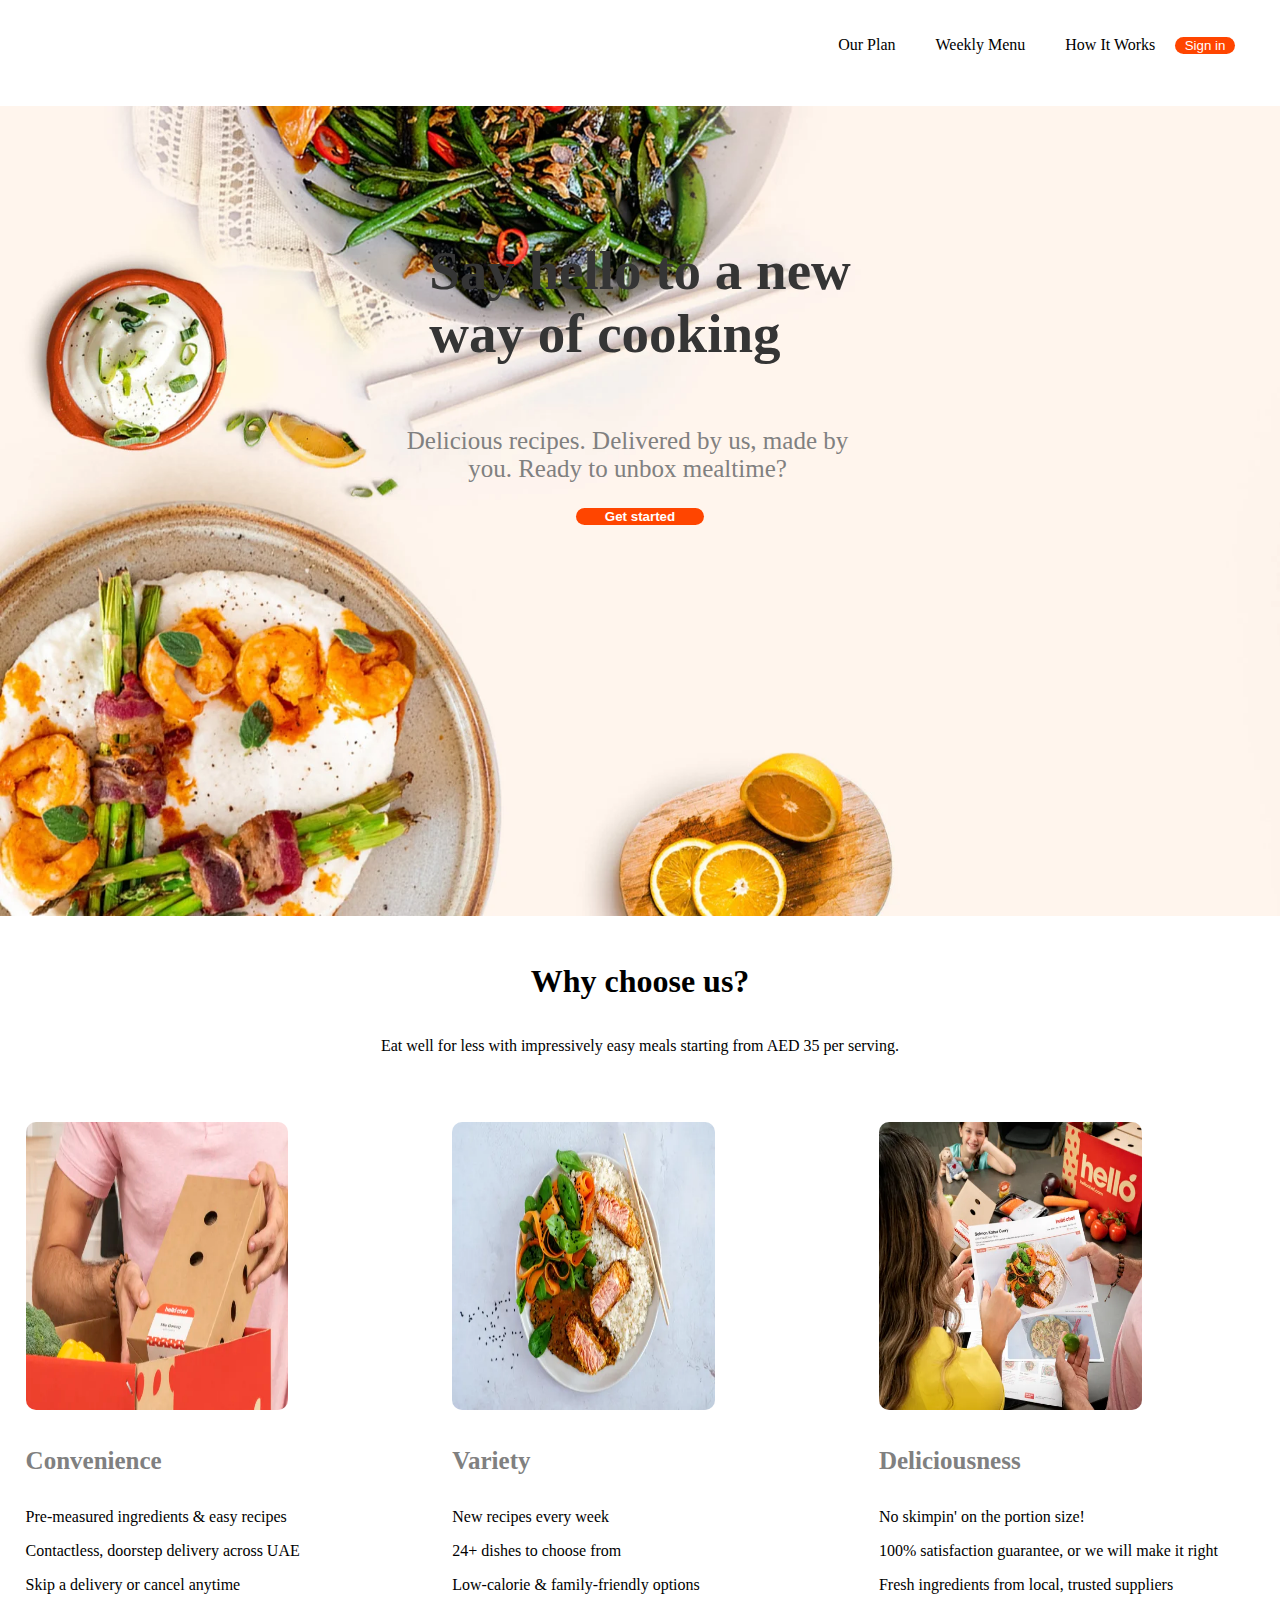
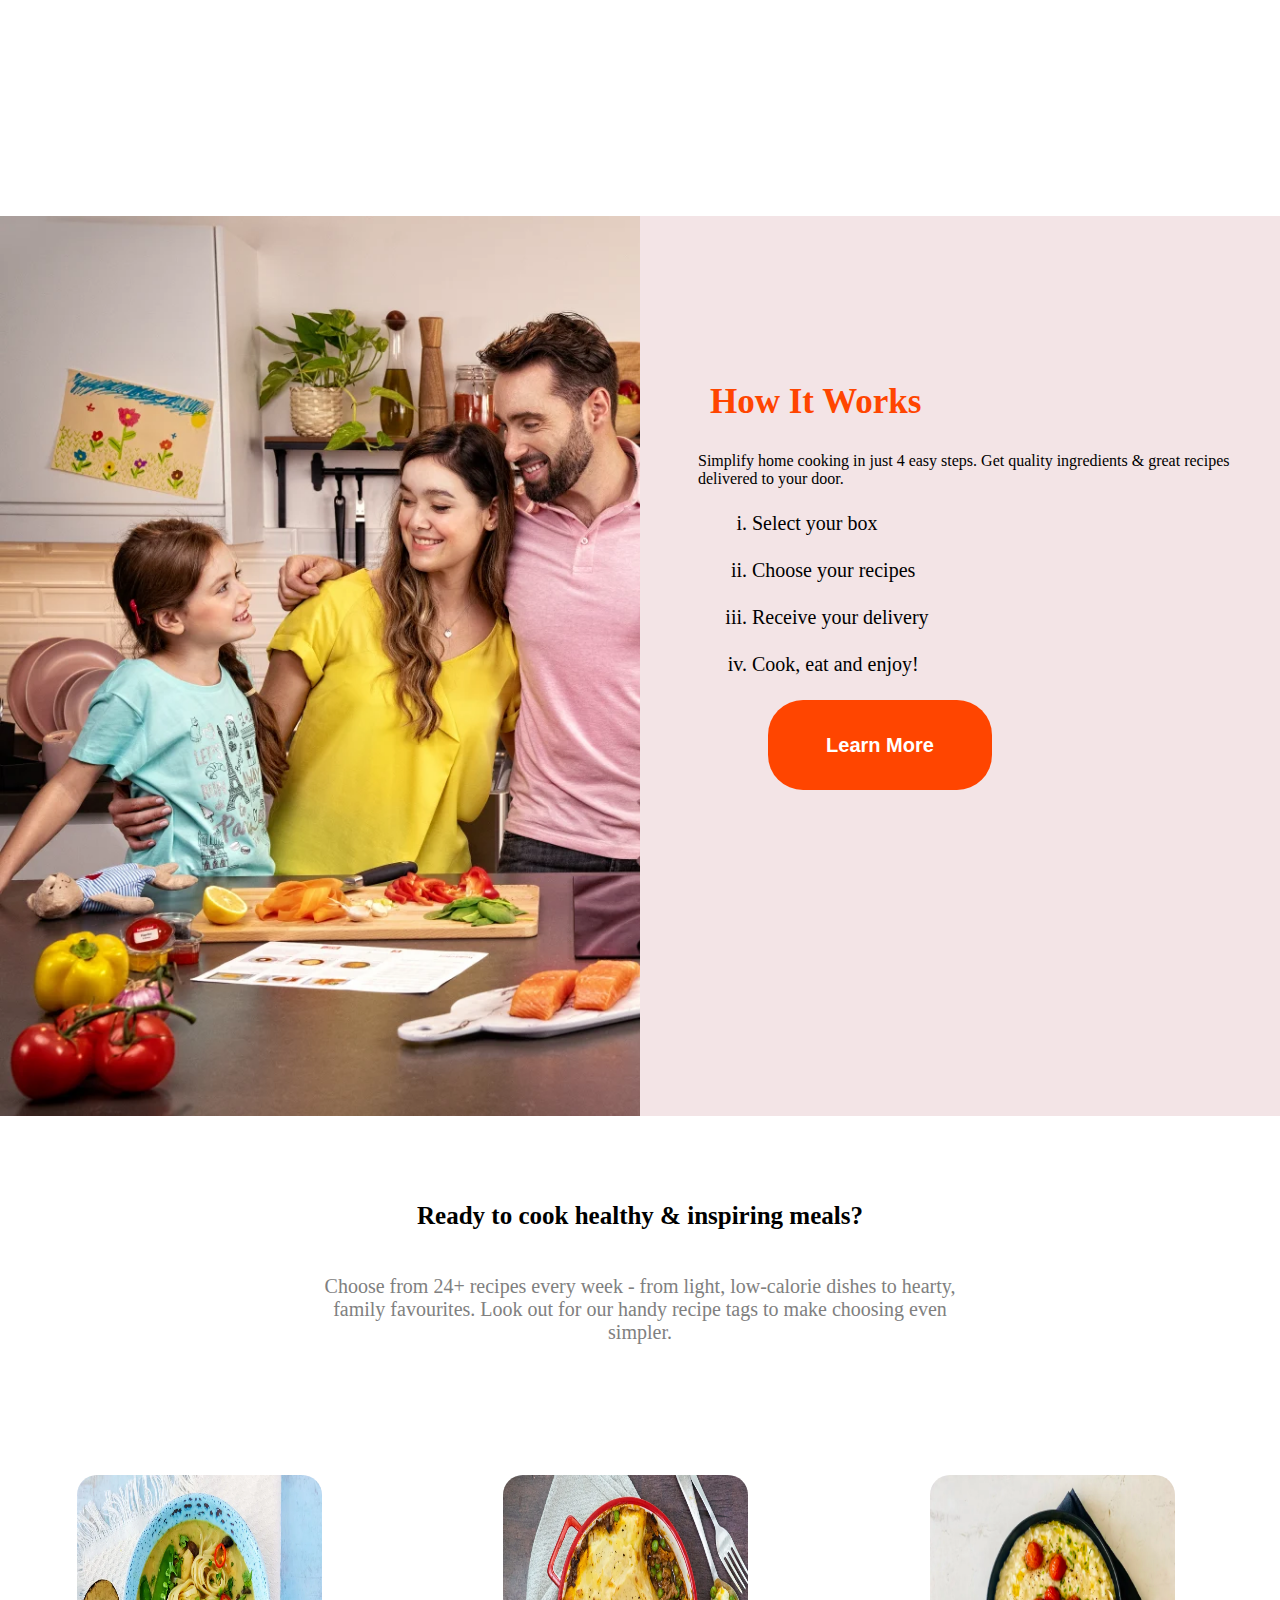
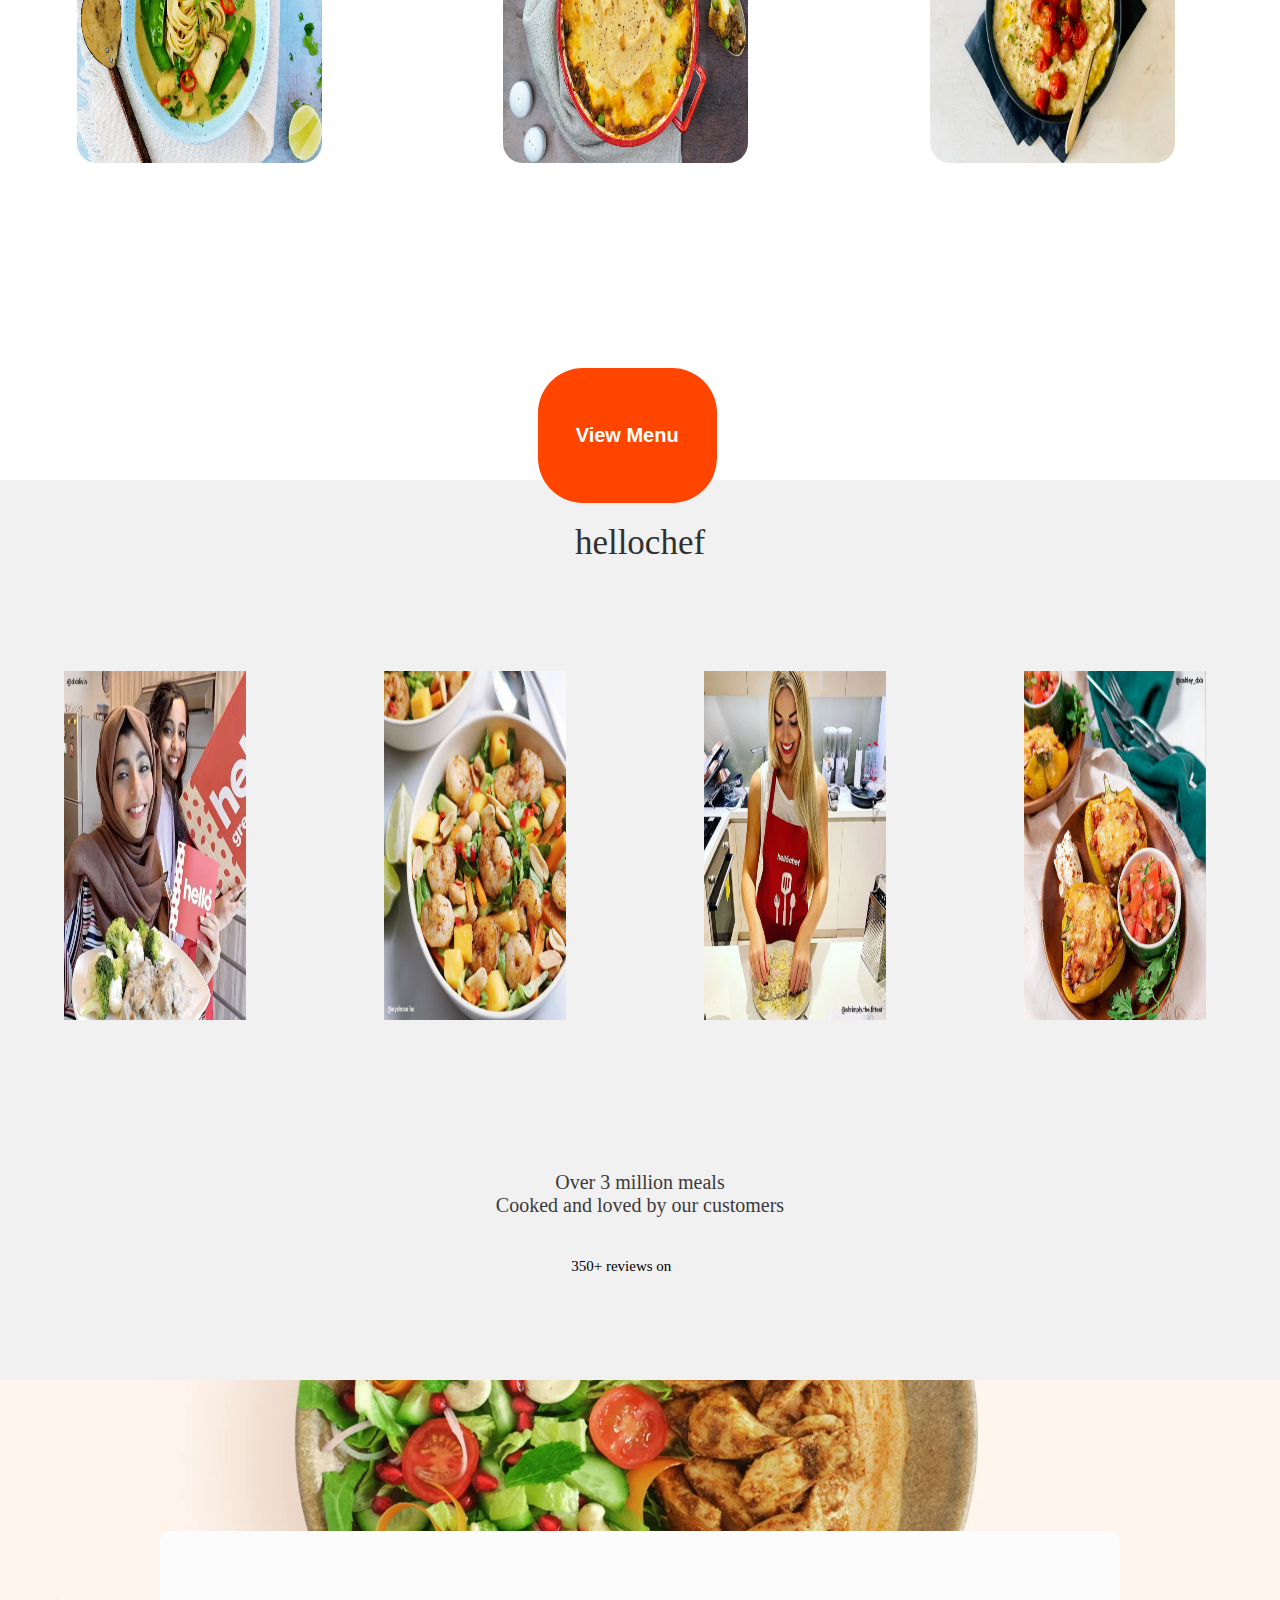
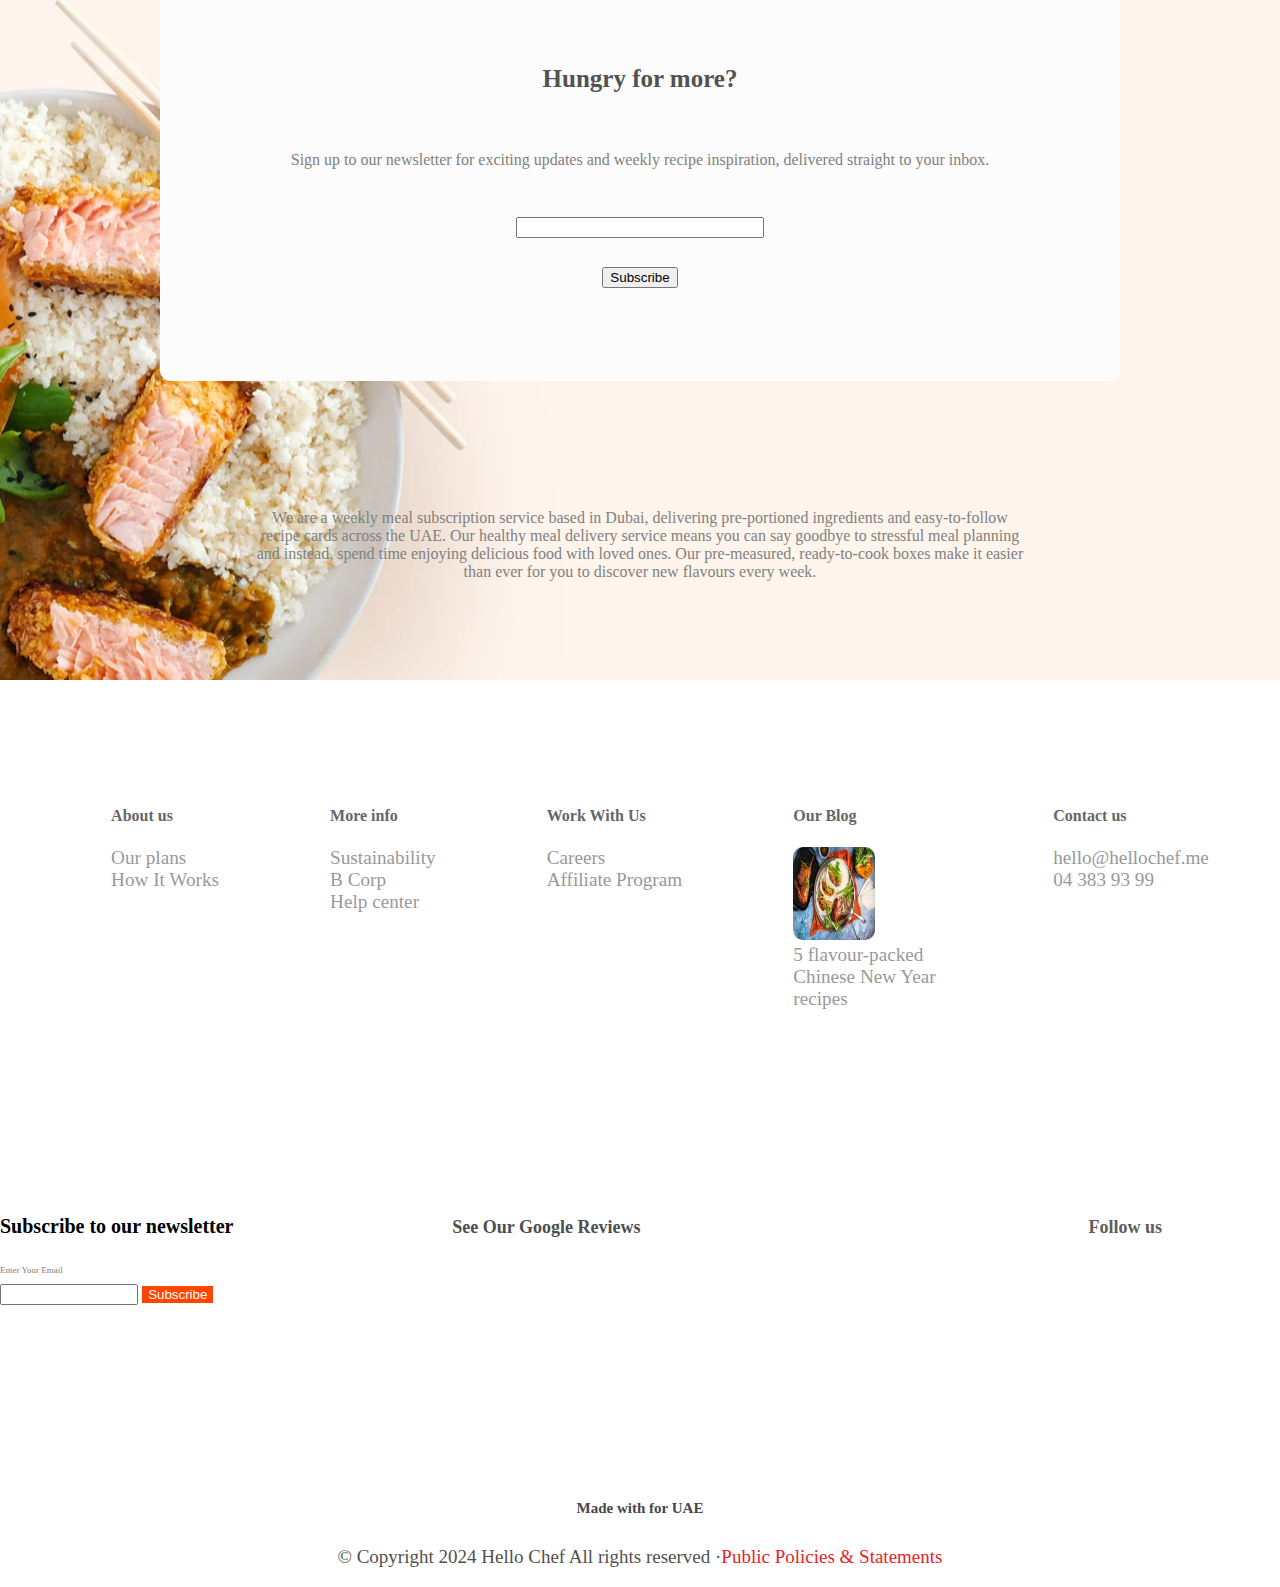
==== index2.html @ e77bb53b "first commit" ====
<!DOCTYPE html>
<html lang="en">
<head>
    <meta charset="UTF-8">
    <meta name="viewport" content="width=device-width, initial-scale=1.0">
    <link rel="stylesheet" href="css/style2.css">
    <title>Hello chef</title>
</head>
<body>
    
    <div class="page1">

        <div class="navbar">
            
            <ul class="nav">
                <li class="lists">Our Plan</li>
                <li class="lists">Weekly Menu</li>
                <li class="lists">How It Works</li>
                <button class="button">Sign in</button>
            </ul>
            
            
                
            <div class="text">
                <h1>Say hello to a new <br> 
                way of cooking</h1>
                <p >Delicious recipes. Delivered by us, made by <br> you. Ready to unbox mealtime?</p>
                <button class="button1">Get started</button>
            </div>

        </div>
    </div>

<div class="page2">
    <div class="top">
        <h1>Why choose us?</h1>
        <p>Eat well for less with impressively easy meals starting from AED 35 per serving.</p>
    </div>
    <div class="chini">
        <div class="chini1">
            <img src="/images/box_over.webp" alt="">
            <h4>Convenience</h4>
            <p>Pre-measured ingredients & easy recipes</p>
            <p>Contactless, doorstep delivery across UAE</p>
            <p>Skip a delivery or cancel anytime</p>
        </div>
        
        <div class="chini2">
            <img src="/images/salmon_katsu.webp" alt="">
            <h4>Variety</h4>
            <p>New recipes every week</p>
            <p>24+ dishes to choose from</p>
            <p>Low-calorie & family-friendly options</p>
        </div>

        <div class="chini3">
            <img src="/images/variety-hi.webp" alt="">
            <h4>Deliciousness</h4>
            <p>No skimpin' on the portion size!</p>
            <p>100% satisfaction guarantee, or we will make it right</p>
            <p>Fresh ingredients from local, trusted suppliers</p>

        </div>
    </div>
</div>

<div class="page3">
        <div class="right"></div>
        <div class="left">
            
            
            <ul class="bar">
                <h4>How It Works</h4>   
                <p>Simplify home cooking in just 4 easy steps. Get quality ingredients & great recipes delivered to your door.</p>   
                <li class="format">Select your box</li>
                <li class="format">Choose your recipes</li>
                <li class="format">Receive your delivery</li>
                <li class="format">Cook, eat and enjoy!</li>
            </ul>
            <button class="button">Learn More</button>
        </div>
</div>

<div class="page4">
    
    <div class="juu">
        <h3>Ready to cook healthy & inspiring meals?</h3>
        <p>Choose from 24+ recipes every week - from light, low-calorie dishes to hearty, <br> family favourites. Look out for our handy recipe tags to make choosing even <br> simpler.</p>
    </div>
    <div class="bottom">
        <div class="bottom1">
            <img src="/images/vegan.webp" alt="">
        </div>

        <div class="bottom2">
            <img src="/images/weekly_classic.webp" alt="">
        </div>

        <div class="bottom3">
            <img src="/images/Vegetarian.webp" alt="">
        </div>
</div>
        <div class="button"> <button>View Menu</button></div>
        
</div>

<div class="page5">
    <div class="up">
        <h2>hellochef</h2>
    </div>
    <div class="down">
        <div class="down1">
            <img src="/images/dxblivin-credit.webp" alt="">
        </div>

        <div class="down2">
            <img src="/images/ayshasaiha.webp" alt="">
        </div>

        <div class="down3">
            <img src="/images/shrimply.webp" alt="">
        </div>

        <div class="down4">
            <img src="/images/ashley_dxb.webp" alt="">
        </div>
    </div>

    <div class="content">
        <h4>Over 3 million meals <br> Cooked and loved by our customers</h4>
        <p>350+ reviews on</p>
    </div>
    
</div>

<div class="page6">
    <div class="ndani">
        <h5>Hungry for more?</h5>
        <p>Sign up to our newsletter for exciting updates and weekly recipe inspiration, delivered straight to your inbox.</p>
        <input type="text">
        <button>Subscribe</button>
    </div>
    <p class="text">We are a weekly meal subscription service based in Dubai, delivering pre-portioned ingredients and easy-to-follow<br>recipe cards across the UAE. Our healthy meal delivery service means you can say goodbye to stressful meal planning <br> and instead, spend time enjoying delicious food with loved ones. Our pre-measured, ready-to-cook boxes make it easier <br> than ever for you to discover new flavours every week.</p>

</div>
    

<div class="page7">
    <div class="high"></div>
    <div class="low">
        <ul class="low1">
            <h4>About us</h4>
            <li>Our plans</li>
            <li>How It Works</li>
        </ul>

        <ul class="low2">
            <h4>More info</h4>
            <li>Sustainability</li>
            <li>B Corp</li>
            <li>Help center</li>
        </ul>

        <ul class="low3">
            <h4>Work With Us</h4>
            <li>Careers</li>
            <li>Affiliate Program</li>
        </ul>

        <ul class="low4">
            <h4>Our Blog</h4>
            <img src="/images/GOURMET-Peking-style-Roasted-Duck-and-Pancakes-with-Veggies-and-Hoisin-Sauce-1-1.webp" alt="">
            <li >5 flavour-packed</li>
            <li>Chinese New Year</li>
            <li>recipes</li>
        </ul>

        <ul class="low5">
            <h4>Contact us</h4>
            <li>hello@hellochef.me</li>
            <li>04 383 93 99</li>
        </ul>
    </div>

    <div class="hearty">
        <div class="herty1">
            <h4>Subscribe to our newsletter</h4>
            <p>Enter Your Email</p>
            <input type="text">
            <button>Subscribe</button>
        </div>
    <div class="hearty2">
        <h5>See Our Google Reviews</h5>
    </div>
    <div class="hearty3">
        <h6>Follow us</h6>
    </div>
    </div>

    <div class="description">
        <h1>Made with for UAE</h1>
        <p>© Copyright 2024 Hello Chef All rights reserved ·<a href>Public Policies & Statements</a>  </p>
    </div>

</div>
        

        
            
            

        
</body>
</html>
---- css/style2.css ----
body{
    padding: 0;
    margin: 0;
}

.page1{
    height: 100vh;
    width: 100%;
    background-image: url(/images/banner.webp);
    background-size: cover;
    justify-content: center;
    flex-direction: column;
    align-items: center;
}

.navbar{
    height: 10%;
    width: 100%;
    background-color: white;
    justify-content: flex-end;
    flex-direction: row;
}

.nav button{
    height: 55%;
    width: 5%;
    display: flex;
    justify-content: center;
    align-items: center;
    background-color: orangered;
    border: none;
    border-radius: 20px;
    color: white;
}


.nav{
    display: flex;
    justify-content: flex-end;
    margin-right: 45px;
    align-items: center;
    list-style: none;
}
.lists{
    margin: 20px;
}





.text {
    display: flex;
    justify-content: center;
    align-items: center;
    flex-direction: column;
    margin-top: 10%;
    margin: none;
    
}

.text h1{
    font-size: 55px;
    font-weight: 900;
    color: rgb(53, 53, 53);
}

.text button{
    height: 95%;
    width: 10%;
    background-color: orangered;
    color: white;
    font-weight: 900;
    border: none;
    border-radius: 20px;
}
.text p{
    font-size: 25px;
    color: gray;
    margin-right: 25px;
    text-align: center;
}

.page2{
    height: 100vh;
    width: 100%;
}

.top{
    height: 20%;
    width: 100%;
    display: flex;
    justify-content: center;
    align-items: center;
    flex-direction: column;
}

.chini{
    height: 80%;
    width: 100%;
    display: flex;
    justify-content: space-evenly;
}
.chini1 h4{
    font-weight: 800;
    color: gray;
    font-size: 25px;
}


.chini1, .chini2, .chini3{
    height: 100%;
    width: 30%;
    margin-left: 9%;
    margin: 2%;
}

.chini1 img, .chini2 img, .chini3 img{
    height: 40%;
    width: 70%;
    border-radius: 10px;
}

.chini2 h4{
    font-size: 25px;
    font-weight: 800;
    color: grey;
}

.chini3 h4{
    font-size: 25px;
    font-weight: 800;
    color: grey;
}

.page3{
    height: 100vh;
    width: 100%;
    background-color: pink;
    display: flex;
}

.right{
    height: 100%;
    width: 55%;
    background-image: url(/images/Family_cooking.webp);
    background-size: cover;
}

.left{
    height: 100%;
    width: 55%;
    background-color: rgb(243, 228, 230);
    flex-direction: column;
    margin-bottom: 35%;
}


.bar{
    flex-direction: column;
    margin-top: 26%;
}
.left h4{
    font-size: 35px;
    font-weight: 900;
    color: orangered;
    margin-left: 20%;
    margin: 5%;
}

.left p{
    margin-left: 9%;
    font-size: 16px;
    font-weight: lighter;
    margin-bottom: 10%;
    margin: 3%;
    /* margin-right: 25%; */
}

.format{
    list-style-type: lower-roman;
    font-size: 20px;
    justify-content: space-evenly;
    margin: 4%;
    margin-left: 12%;
}

.left button{
    height: 10%;
    width: 35%;
    display: flex;
    justify-content: center;
    align-items: center;
    margin-left: 20%;
    background-color: orangered;
    border-radius: 35px;
    border: none;
    color: white;
    font-size: 20px;
    font-weight: 900;
}

.left button:hover{
    background-color: blue;
}
.bar h4:hover{
    text-decoration: underline;
    color: aqua;
}

.page4{
    height: 100vh;
    width: 100%;
}


.juu{
    height: 20%;
    width: 100%;
    display: flex;
    justify-content: center;
    align-items: center;
    flex-direction: column;
    margin-top: 5%;
}

.juu h3{
    font-size: 25px;
    font-weight: 800;
}

.juu p{
    font-size: 20px;
    color: gray;
    font-weight: lighter;
    text-align: center;
}

.bottom{
    height: 80%;
    width: 100%;
    display: flex;
    justify-content: space-evenly;
}


.bottom1, .bottom2, .bottom3{
    height: 100%;
    width: 30%;
    margin-top: 9%;
    margin-left: 6%;
}

.bottom1 img, .bottom2 img, .bottom3 img{
    height: 40%;
    width: 70%;
    border-radius: 20px;
}

.button{
    height: 30%;
    width: 70%;
    display: flex;
    justify-content: center;
    align-items: center;
}

.button button{
    height: 50%;
    width: 20%;
    margin-left: 40%;
    margin-bottom: 40%;
    border-radius: 45px;
    border: none;
    background-color: orangered;
    color: white;
    font-weight: 800;
    font-size: 20px;
}


.page5{
    height: 100vh;
    width: 100%;
    background-color: rgb(241, 241, 241);
    display: flex;
    justify-content: center;
    flex-direction: column;
    align-items: center;
}


.up{
    height: 20%;
    width: 100%;
    /* background-color: blue; */
    display: flex;
    justify-content: center;
    align-items: center;
    flex-direction: column;
}

.up h2{
    font-size: 35px;
    color: rgb(48, 48, 48);
    font-weight: lighter;
}

.down{
    height: 85%;
    width: 100%;
    display: flex;
    /* justify-content: space-evenly;  */
    /* margin: 3%; */
}

.down1, .down2, .down3, .down4{
    height: 100%;
    width: 35%;
    /* margin-left: 5%; */
    margin: 5%;
}

.down1 img, .down2 img, .down3 img, .down4 img{
    height: 65%;
    width: 95%;
}

.jina{
    height: 45%;
    width: 100%;
    background-color: aqua;
    display: flex;
    justify-content: center;
}

.content{
    display: flex;
    justify-content: center;
    align-items: center;
    flex-direction: column;
    margin-bottom: 7%;
}

.content h4{
    font-size: 20px;
    font-weight: 400;
    color: rgb(59, 58, 58);
    text-align: center;
}

.content p{
    font-size: 15px;
    margin-right: 25%;
    text-align: center;
    margin-left: 12%;
}

.page6{
    height: 100vh;
    width: 100%;
    background-image: url(/images/subscribe.webp);
    background-size: cover;
    display: flex;
    justify-content: center;
    align-items: center;
    flex-direction: column;
}

.page6 p{
    text-align: center;
    color: gray;
    margin-bottom: 5%;

}

.ndani{
    height: 50%;
    width: 75%;
    background-color: rgb(253, 252, 252);
    display: flex;
    justify-content: center;
    align-items: center;
    flex-direction: column;
    border-radius: 10px;
    margin-top: 9%;
    
}

.ndani h5{
    font-size: 25px;
    color: rgb(83, 82, 82);
    font-weight: 700;
}


.ndani input{
    /* height: 100%; */
    width: 25%;
    margin-bottom: 3%;
    display: flex;
}



.page6 text{
    display: flex;
    justify-content: center;
    align-items: center;
    flex-direction: column;
    color: rgba(128, 128, 128, 0.667);
}

.page7{
    height: 100vh;
    width: 100%;
    /* display: flex; */
    /* justify-content: center; */
    /* align-items: center; */
}

.high{
    height: 10%;
    width: 100%;
}

.low{
    height: 45%;
    width: 100%;
    display: flex;
    margin-right: 10%;
    justify-content: space-evenly;
    
}


.low1 li, .low2 li, .low3 li, .low4 li, .low5 li{
    color: rgb(153, 153, 153);
    list-style: none;
    font-size: larger;
    
}

.low1 h4, .low2 h4, .low3 h4, .low4 h4, .low5 h4{
    color: rgb(103, 102, 102);
}


.low4 img{
    height: 25%;
    width: 55%;
    border-radius: 10px;
}

.hearty{
    height: 35%;
    width: 100%;
    display: flex;
    align-items: baseline;
}

.hearty1{
    margin-left: 15%;
    display: flex;
    height: 45%;
}

.hearty h4{
    font-size: 20px;
}

.hearty input{
    height: 100%;
    width: 50%;
    border: light;
}

.hearty button{
    background-color: orangered;
    color: white;
    border: none;
    margin-right: 16%;
    /* width: 20%; */
    
}


.hearty p{
   font-size: 9px;
   color: grey; 
}

.hearty1 input{
    height: 35%;
    width: 30%;
}


.hearty2{
    margin-left: 15%;
}

.hearty2 h5{
    font-size: large;
    color: rgb(78, 78, 78);
}

.hearty3{
    margin-left: 35%;
}

.hearty3 h6{
    font-size: large;
    margin-bottom: 8%;
    color: rgb(94, 92, 92);
    align-items: baseline;
}

    


.description{
    display: flex;
    justify-content: center;
    align-items: center;
    flex-direction: column;
}

.description h1{
    font-size: 15px;
    color: rgb(71, 71, 71);
    font-weight: 900;
}

.description p{
    font-size: 19px;
    color: rgb(81, 81, 81);
}

.description a{
    text-decoration: none;
    color: rgb(230, 36, 36);
}

.description a:hover{
    color: rgb(222, 35, 35);
    text-decoration: underline;
}
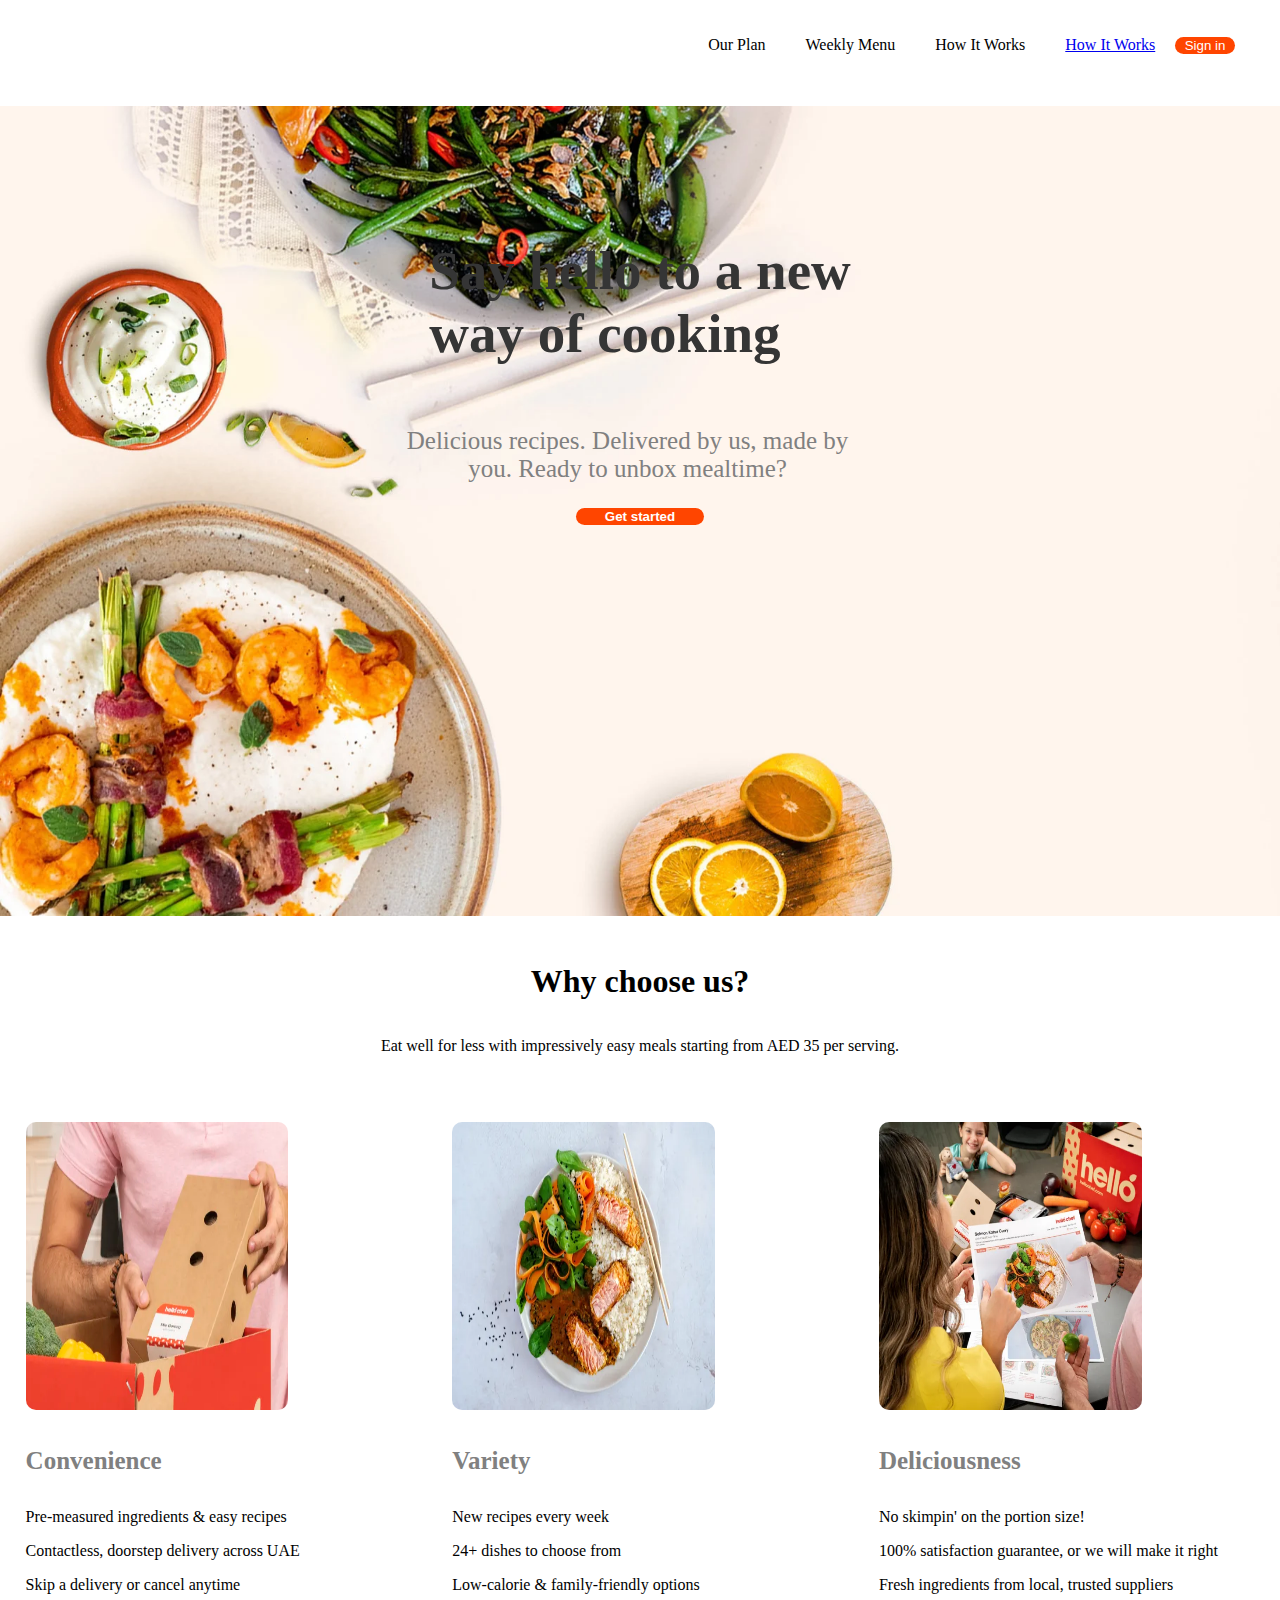
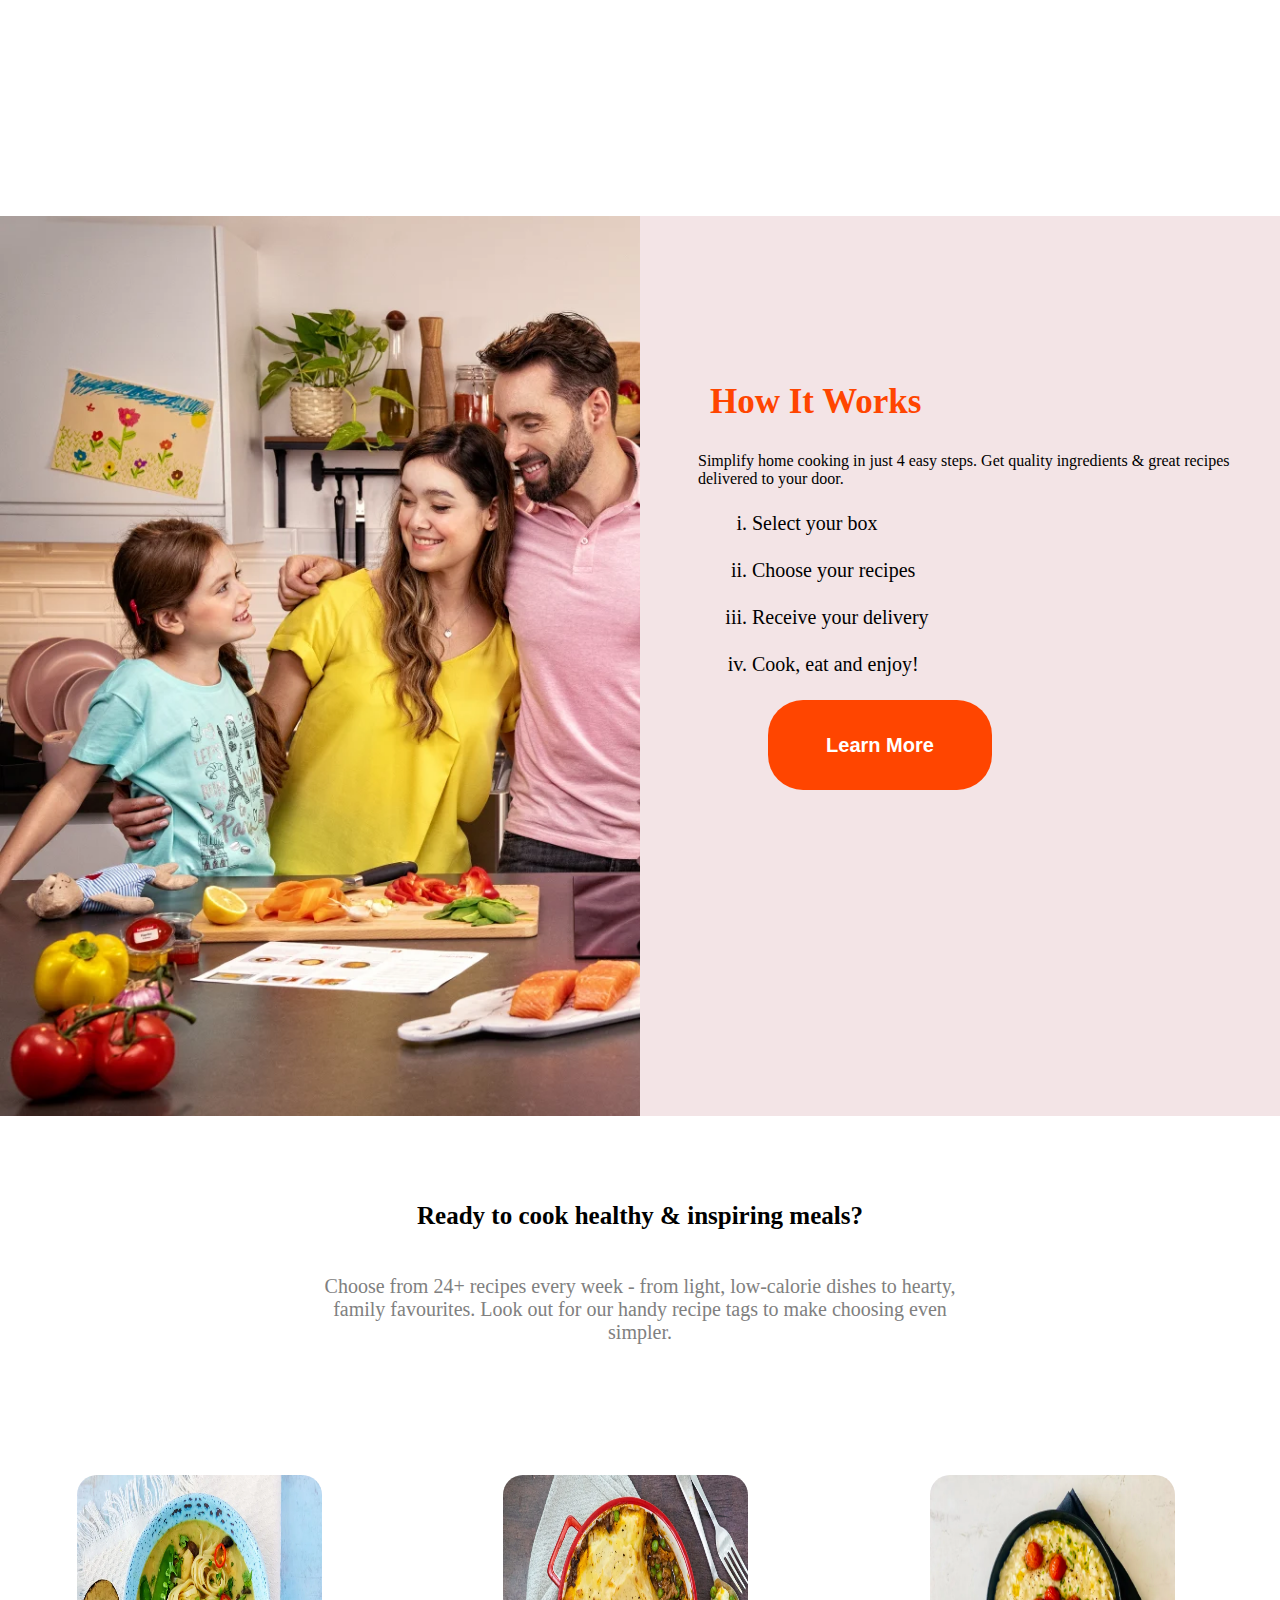
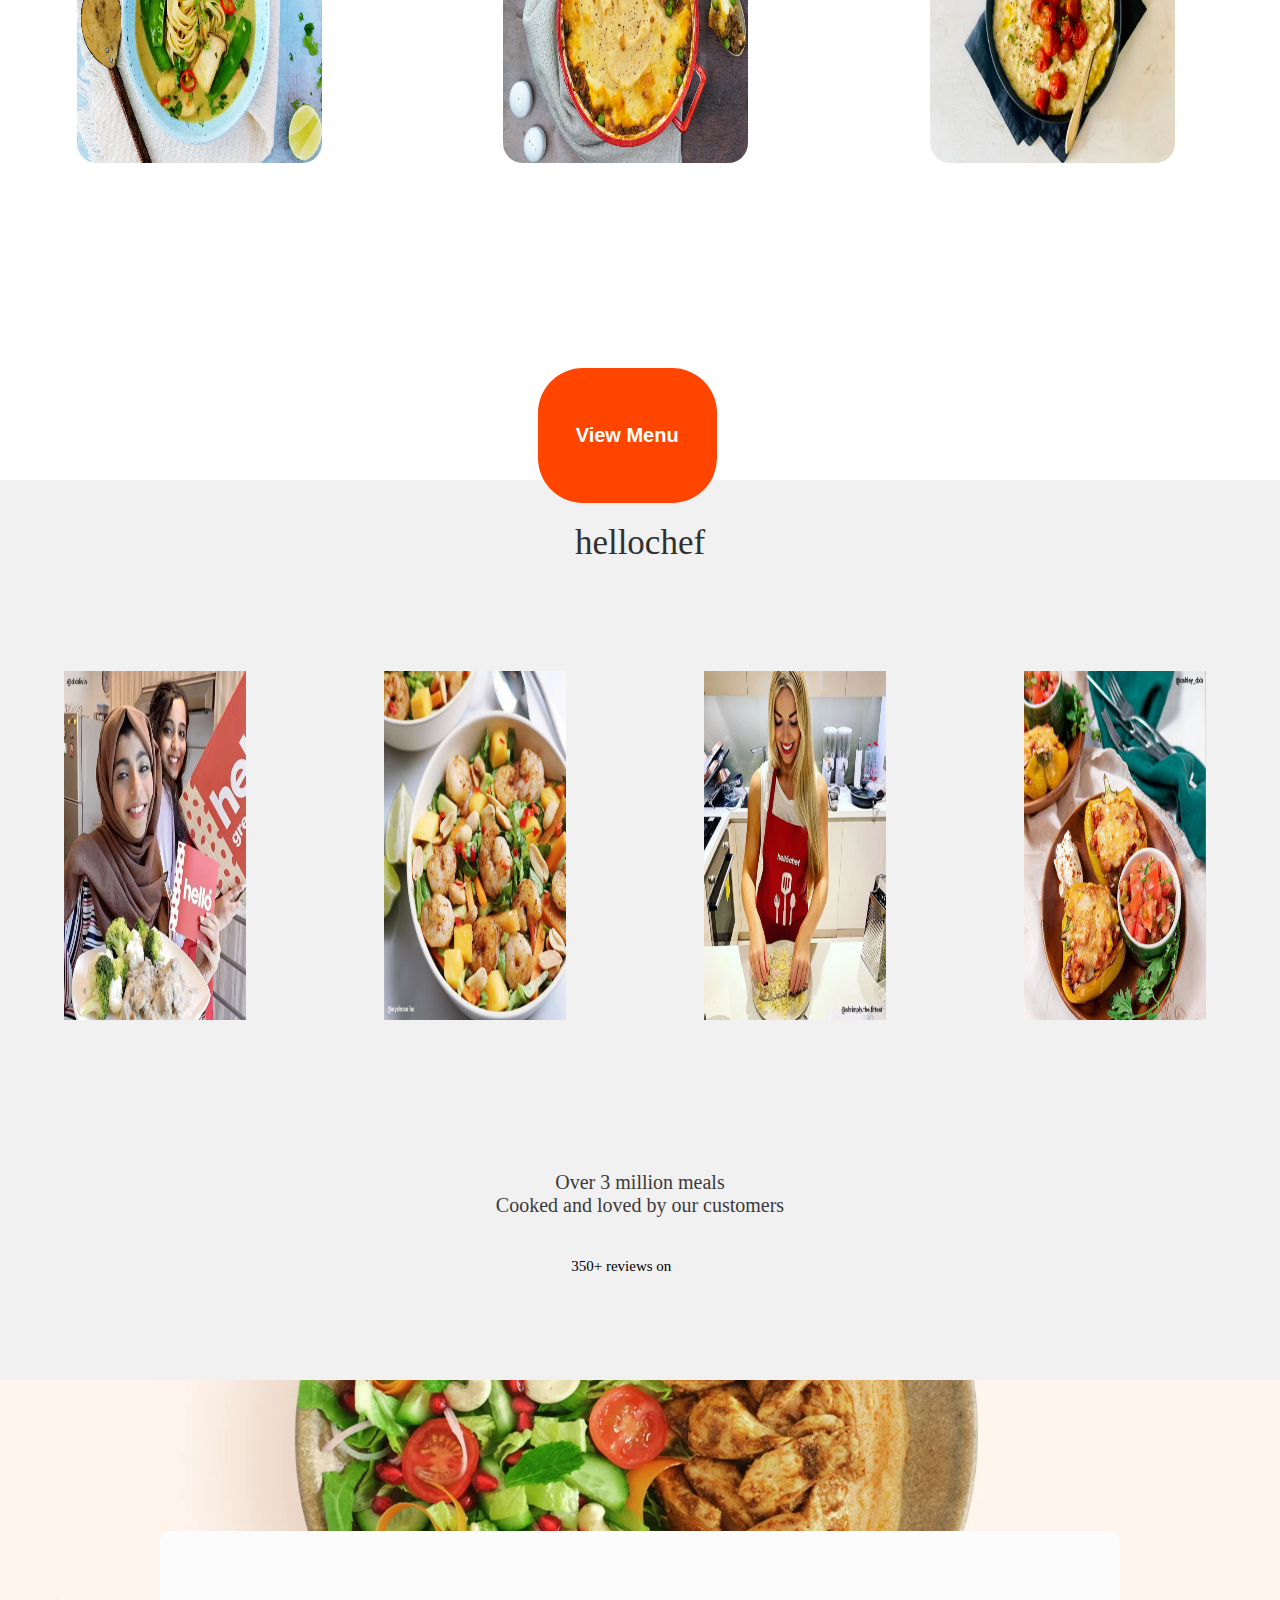
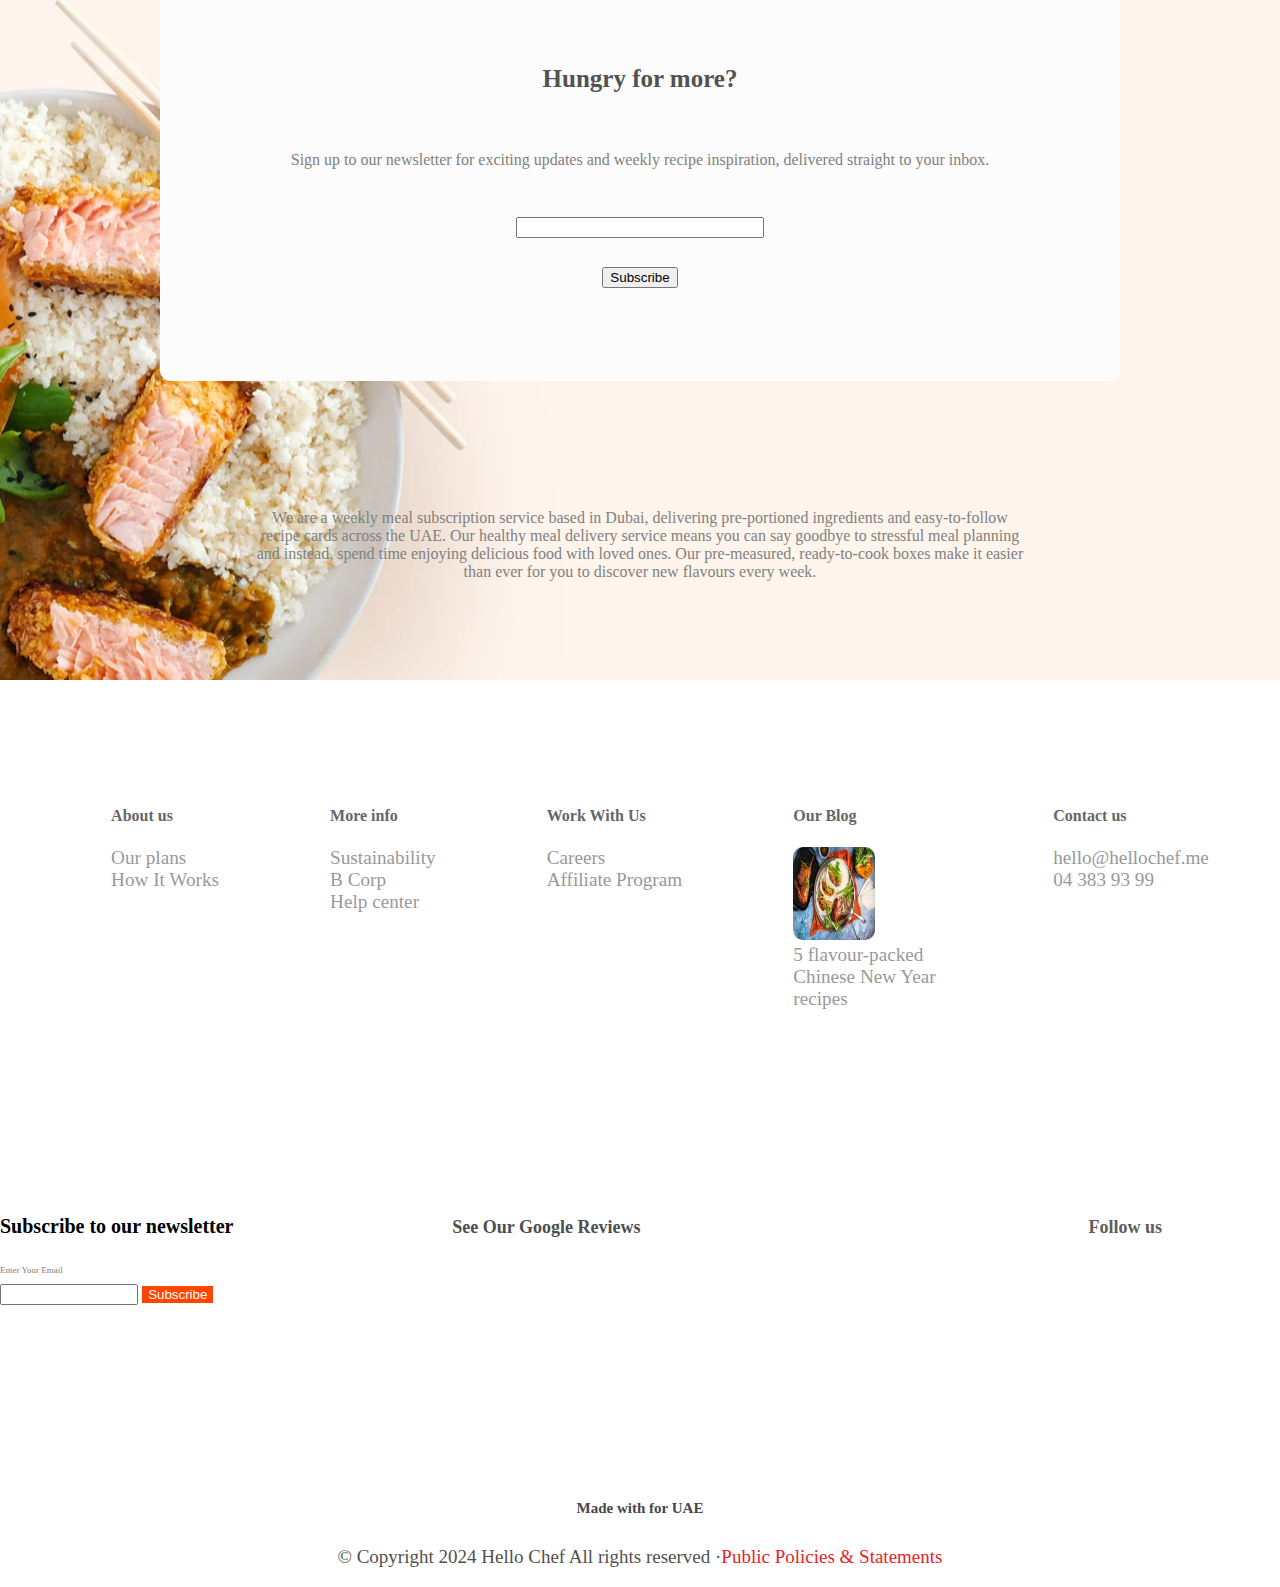
==== commit 52f19490: "first commit" ====
--- a/index2.html
+++ b/index2.html
@@ -16,6 +16,7 @@
                 <li class="lists">Our Plan</li>
                 <li class="lists">Weekly Menu</li>
                 <li class="lists">How It Works</li>
+                <a href="/index.html">         <li class="lists">How It Works</li></a>
                 <button class="button">Sign in</button>
             </ul>
             
